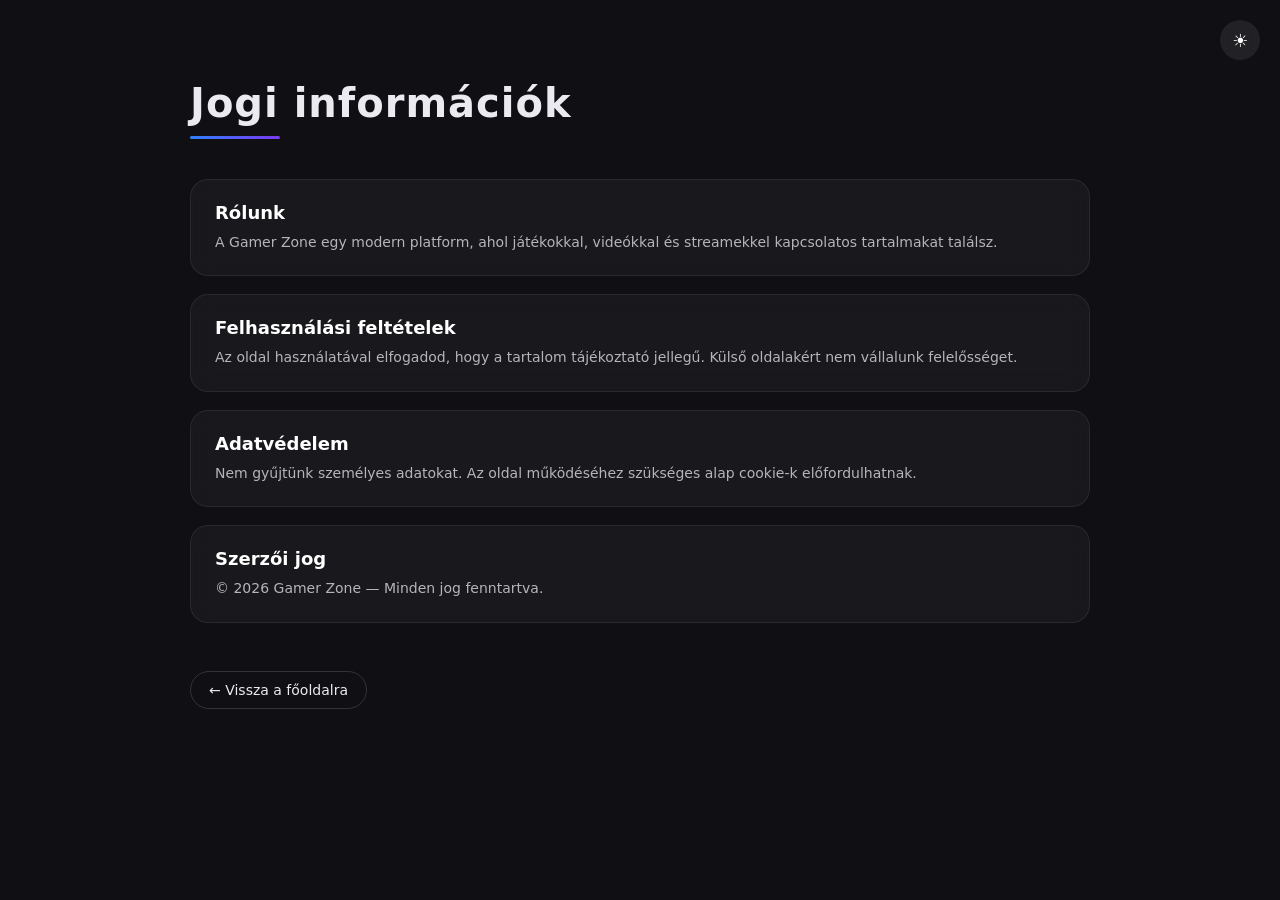
==== legal.html @ 112f42e4 "Add files via upload" ====
<!DOCTYPE html>
<html lang="hu">
<head>
    <meta charset="UTF-8">
    <meta name="viewport" content="width=device-width, initial-scale=1.0">
    <title>Jogi információk – Gamer Zone</title>
    <link rel="stylesheet" href="legal.css">
</head>
<body>
    <button id="themeToggle" class="theme-btn">🌙</button>
<main class="legal-container">

    <h1>Jogi információk</h1>

    <section class="legal-card">
        <h2>Rólunk</h2>
        <p>
            A Gamer Zone egy modern platform, ahol játékokkal, videókkal és streamekkel kapcsolatos tartalmakat találsz.
        </p>
    </section>

    <section class="legal-card">
        <h2>Felhasználási feltételek</h2>
        <p>
            Az oldal használatával elfogadod, hogy a tartalom tájékoztató jellegű.
            Külső oldalakért nem vállalunk felelősséget.
        </p>
    </section>

    <section class="legal-card">
        <h2>Adatvédelem</h2>
        <p>
            Nem gyűjtünk személyes adatokat. Az oldal működéséhez szükséges alap cookie-k előfordulhatnak.
        </p>
    </section>

    <section class="legal-card">
        <h2>Szerzői jog</h2>
        <p>
            © 2026 Gamer Zone — Minden jog fenntartva.
        </p>
    </section>

    <a href="index.html" class="back-btn">← Vissza a főoldalra</a>

</main>
<script>
const themeToggle = document.getElementById("themeToggle");

function updateIcon() {
    if (document.body.classList.contains("light-mode")) {
        themeToggle.textContent = "🌙";
    } else {
        themeToggle.textContent = "☀️";
    }
}

// load saved theme
if (localStorage.getItem("theme") === "light") {
    document.body.classList.add("light-mode");
}

updateIcon();

themeToggle.addEventListener("click", () => {
    document.body.classList.toggle("light-mode");

    localStorage.setItem(
        "theme",
        document.body.classList.contains("light-mode") ? "light" : "dark"
    );

    updateIcon();
});
</script>
</body>
</html>
---- legal.css ----
/* ============================= */
/* RESET */
/* ============================= */

* {
    margin: 0;
    padding: 0;
    box-sizing: border-box;
    font-family: Inter, system-ui, Arial, sans-serif;
}

/* ============================= */
/* BODY */
/* ============================= */

body {
    background: #0f0f14;
    color: #eaeaf0;
    display: flex;
    justify-content: center;
    padding: 80px 20px;
}

/* ============================= */
/* CONTAINER */
/* ============================= */

.legal-container {
    width: 100%;
    max-width: 900px;
}

/* ============================= */
/* TITLE */
/* ============================= */

.legal-container h1 {
    font-size: 40px;
    font-weight: 800;
    margin-bottom: 40px;
    letter-spacing: 1px;
}

.legal-container h1::after {
    content: "";
    display: block;
    width: 90px;
    height: 3px;
    margin-top: 10px;
    border-radius: 999px;
    background: linear-gradient(90deg, #2f80ff, #7c3aed);
}

/* ============================= */
/* CARDS */
/* ============================= */

.legal-card {
    background: rgba(255, 255, 255, 0.04);
    border: 1px solid rgba(255, 255, 255, 0.08);
    border-radius: 18px;
    padding: 22px 24px;
    margin-bottom: 18px;
    backdrop-filter: blur(10px);
    transition: transform 0.2s ease, border-color 0.2s ease;
}

.legal-card:hover {
    transform: translateY(-3px);
    border-color: rgba(47, 128, 255, 0.4);
}

/* ============================= */
/* TEXT */
/* ============================= */

.legal-card h2 {
    font-size: 18px;
    margin-bottom: 8px;
    color: #fff;
}

.legal-card p {
    font-size: 14px;
    line-height: 1.6;
    color: rgba(234, 234, 240, 0.75);
}

/* ============================= */
/* BACK BUTTON */
/* ============================= */

.back-btn {
    display: inline-block;
    margin-top: 30px;
    padding: 10px 18px;
    border-radius: 999px;
    text-decoration: none;
    font-size: 14px;
    color: #eaeaf0;
    border: 1px solid rgba(255,255,255,0.15);
    position: relative;
    transition: all 0.25s ease;
}

/* underline anim */
.back-btn::after {
    content: "";
    position: absolute;
    left: 50%;
    bottom: 6px;
    width: 0%;
    height: 2px;
    background: #2f80ff;
    transform: translateX(-50%);
    transition: width 0.3s ease;
}

.back-btn:hover::after {
    width: 70%;
}

.back-btn:hover {
    transform: translateY(-2px);
    border-color: #2f80ff;
}

/* ============================= */
/* RESPONSIVE */
/* ============================= */

@media (max-width: 600px) {
    .legal-container h1 {
        font-size: 30px;
    }

    .legal-card {
        padding: 18px;
    }
}

/* ============================= */
/* COPYRIGHT BADGE (CLEAN PREMIUM) */
/* ============================= */

.footer-bottom {
    text-align: center;
    margin-top: 40px;
}

.copyright-badge {
    position: relative;
    display: inline-block;

    padding: 10px 18px;
    border-radius: 999px;

    font-size: 12px;
    font-weight: 600;
    letter-spacing: 0.5px;

    color: #666;
    background: rgba(0, 0, 0, 0.04);
    border: 1px solid rgba(0, 0, 0, 0.08);

    text-decoration: none;
    cursor: pointer;

    transition: all 0.25s ease;
}

/* underline animation */
.copyright-badge::after {
    content: "";
    position: absolute;
    left: 50%;
    bottom: 6px;

    width: 0%;
    height: 2px;

    background: #2f80ff;

    transform: translateX(-50%);
    transition: width 0.3s cubic-bezier(0.4, 0, 0.2, 1);
}

.copyright-badge:hover {
    color: #111;
    border-color: #2f80ff;
    transform: translateY(-1px);
}

.copyright-badge:hover::after {
    width: 70%;
}

/* DARK MODE */
body.dark-mode .copyright-badge {
    background: rgba(255, 255, 255, 0.04);
    color: #aaa;
    border-color: rgba(255, 255, 255, 0.08);
}

body.dark-mode .copyright-badge:hover {
    color: #fff;
}

/* ===== THEME TOGGLE BUTTON ===== */
.theme-btn {
    position: fixed;
    top: 20px;
    right: 20px;

    width: 40px;
    height: 40px;

    border-radius: 50%;
    border: none;
    cursor: pointer;

    font-size: 18px;

    background: rgba(255,255,255,0.08);
    color: #fff;

    backdrop-filter: blur(6px);

    transition: all 0.2s ease;
}

.theme-btn:hover {
    transform: scale(1.1);
    background: rgba(255,255,255,0.15);
}

/* ===== LIGHT MODE ===== */
body.light-mode {
    background: #f4f4f4;
    color: #111;
}

body.light-mode .legal-card {
    background: #ffffff;
    border: 1px solid #ddd;
}

body.light-mode .legal-card h2 {
    color: #111;
}

body.light-mode .legal-card p {
    color: #444;
}

/* GOMB FIX */
body.light-mode .back-btn {
    color: #111;
    border-color: #ccc;
}

body.light-mode .back-btn:hover {
    color: #000;
    border-color: #2f80ff;
}

body.light-mode .back-btn {
    background: #fff;
}
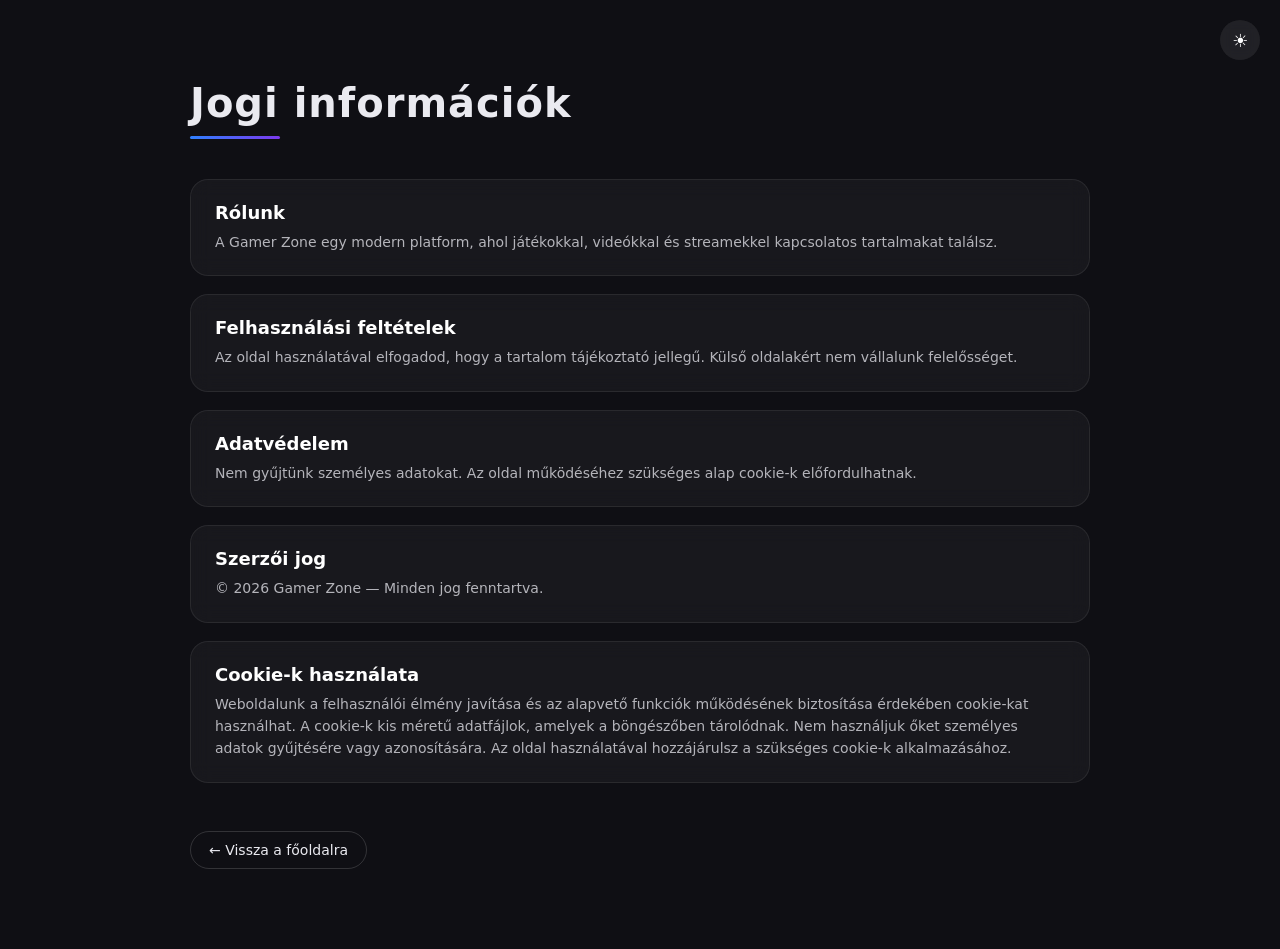
==== commit ebd37bbc: "Add files via upload kesz weboldal" ====
--- a/legal.html
+++ b/legal.html
@@ -41,6 +41,13 @@
         </p>
     </section>
 
+    <section class="legal-card">
+    <h2>Cookie-k használata</h2>
+    <p>
+        Weboldalunk a felhasználói élmény javítása és az alapvető funkciók működésének biztosítása érdekében cookie-kat használhat. A cookie-k kis méretű adatfájlok, amelyek a böngészőben tárolódnak. Nem használjuk őket személyes adatok gyűjtésére vagy azonosítására. Az oldal használatával hozzájárulsz a szükséges cookie-k alkalmazásához.
+    </p>
+    </section>
+
     <a href="index.html" class="back-btn">← Vissza a főoldalra</a>
 
 </main>
